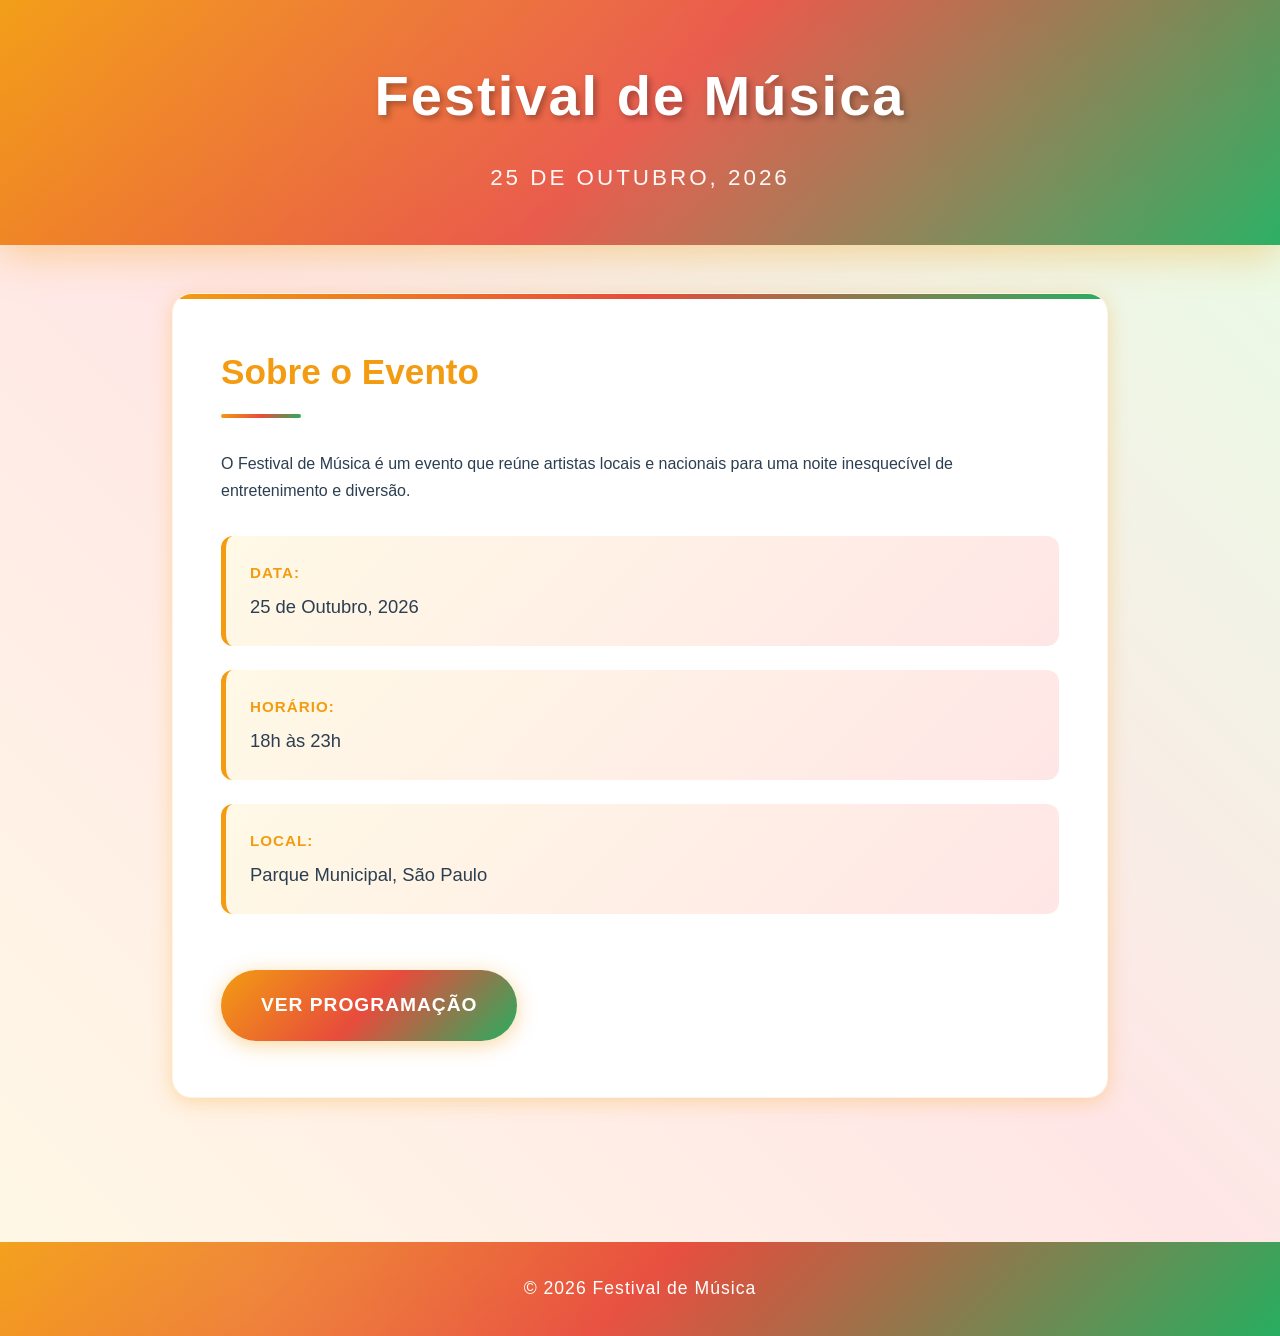
==== Evento-Responsivo/index.html @ 6d6cd04f "changes" ====
<!DOCTYPE html>
<html lang="pt-BR">
<head>
    <meta charset="UTF-8">
    <meta name="viewport" content="width=device-width, initial-scale=1.0">
    <title>Festival de Música</title>
    <link rel="stylesheet" href="css/estilos.css">
</head>
<body>
    <header class="cabecalho">
        <h1>Festival de Música</h1>
        <p class="data-evento">25 de Outubro, 2026</p>
    </header>

    <main class="principal">
        <section class="evento">
            <h2>Sobre o Evento</h2>
            <p>O Festival de Música é um evento que reúne artistas locais e nacionais para uma noite inesquecível de entretenimento e diversão.</p>
            
            <div class="informacoes">
                <div class="info-item">
                    <strong>Data:</strong> 25 de Outubro, 2026
                </div>
                <div class="info-item">
                    <strong>Horário:</strong> 18h às 23h
                </div>
                <div class="info-item">
                    <strong>Local:</strong> Parque Municipal, São Paulo
                </div>
            </div>

            <a href="programacao.html" class="botao-programacao">Ver Programação</a>
        </section>
    </main>

    <footer class="rodape">
        <p>&copy; 2026 Festival de Música</p>
    </footer>
</body>
</html>
---- Evento-Responsivo/css/estilos.css ----
* {
    margin: 0;
    padding: 0;
    box-sizing: border-box;
}

:root {
    --cor-primaria: #f39c12;
    --cor-secundaria: #e74c3c;
    --cor-acento: #27ae60;
    --cor-escura: #2c3e50;
    --cor-clara: #ecf0f1;
    --gradiente-principal: linear-gradient(135deg, #f39c12 0%, #e74c3c 50%, #27ae60 100%);
    --sombra-suave: 0 4px 20px rgba(243, 156, 18, 0.3);
    --sombra-forte: 0 8px 40px rgba(243, 156, 18, 0.4);
    --transicao: all 0.4s cubic-bezier(0.175, 0.885, 0.32, 1.275);
}

body {
    font-family: 'Segoe UI', Tahoma, Geneva, Verdana, sans-serif;
    line-height: 1.7;
    color: var(--cor-escura);
    background: linear-gradient(45deg, #fff9e6 0%, #ffe6e6 50%, #e6ffe6 100%);
    min-height: 100vh;
}

.cabecalho {
    background: var(--gradiente-principal);
    color: white;
    text-align: center;
    padding: 3rem 2rem;
    position: relative;
    overflow: hidden;
    box-shadow: var(--sombra-forte);
}

.cabecalho::before {
    content: '';
    position: absolute;
    top: -50%;
    left: -50%;
    width: 200%;
    height: 200%;
    background: radial-gradient(circle, rgba(255,255,255,0.1) 0%, transparent 70%);
    animation: rotacao 15s linear infinite;
}

@keyframes rotacao {
    from { transform: rotate(0deg); }
    to { transform: rotate(360deg); }
}

.cabecalho h1 {
    font-size: 3.5rem;
    font-weight: 800;
    margin-bottom: 1rem;
    text-shadow: 3px 3px 6px rgba(0,0,0,0.3);
    position: relative;
    z-index: 1;
    letter-spacing: 2px;
}

.data-evento {
    font-size: 1.4rem;
    color: rgba(255, 255, 255, 0.95);
    font-weight: 300;
    position: relative;
    z-index: 1;
    text-transform: uppercase;
    letter-spacing: 3px;
}

.principal {
    max-width: 1000px;
    margin: 0 auto;
    padding: 3rem 2rem;
}

.evento, .cronograma {
    background: white;
    border-radius: 20px;
    padding: 3rem;
    box-shadow: var(--sombra-suave);
    margin-bottom: 3rem;
    position: relative;
    overflow: hidden;
    border: 1px solid rgba(243, 156, 18, 0.1);
    transition: var(--transicao);
}

.evento:hover, .cronograma:hover {
    transform: translateY(-5px);
    box-shadow: var(--sombra-forte);
}

.evento::before, .cronograma::before {
    content: '';
    position: absolute;
    top: 0;
    left: 0;
    width: 100%;
    height: 5px;
    background: var(--gradiente-principal);
}

h2 {
    color: var(--cor-primaria);
    font-size: 2.2rem;
    margin-bottom: 2rem;
    position: relative;
    padding-bottom: 1rem;
    font-weight: 700;
}

h2::after {
    content: '';
    position: absolute;
    bottom: 0;
    left: 0;
    width: 80px;
    height: 4px;
    background: var(--gradiente-principal);
    border-radius: 2px;
}

.informacoes {
    margin: 2rem 0;
    display: grid;
    gap: 1.5rem;
}

.info-item {
    background: linear-gradient(135deg, #fff9e6 0%, #ffe6e6 100%);
    padding: 1.5rem;
    border-radius: 12px;
    font-size: 1.15rem;
    border-left: 5px solid var(--cor-primaria);
    transition: var(--transicao);
    position: relative;
    overflow: hidden;
}

.info-item:hover {
    transform: translateX(10px);
    border-left-color: var(--cor-acento);
    box-shadow: 0 4px 15px rgba(39, 174, 96, 0.2);
}

.info-item strong {
    color: var(--cor-primaria);
    font-weight: 700;
    display: block;
    margin-bottom: 0.3rem;
    font-size: 0.95rem;
    text-transform: uppercase;
    letter-spacing: 1px;
}

.botao-programacao, .botao-voltar {
    display: inline-block;
    background: var(--gradiente-principal);
    color: white;
    padding: 1.2rem 2.5rem;
    text-decoration: none;
    border-radius: 50px;
    font-size: 1.2rem;
    font-weight: 600;
    margin-top: 1.5rem;
    transition: var(--transicao);
    box-shadow: 0 4px 20px rgba(243, 156, 18, 0.4);
    position: relative;
    overflow: hidden;
    text-transform: uppercase;
    letter-spacing: 1px;
}

.botao-programacao::before, .botao-voltar::before {
    content: '';
    position: absolute;
    top: 0;
    left: -100%;
    width: 100%;
    height: 100%;
    background: linear-gradient(90deg, transparent, rgba(255,255,255,0.3), transparent);
    transition: 0.5s;
}

.botao-programacao:hover::before, .botao-voltar:hover::before {
    left: 100%;
}

.botao-programacao:hover, .botao-voltar:hover {
    transform: translateY(-3px) scale(1.02);
    box-shadow: 0 8px 30px rgba(243, 156, 18, 0.5);
}

.atividade {
    background: linear-gradient(135deg, #ffffff 0%, #fff9e6 100%);
    padding: 2rem;
    margin-bottom: 1.5rem;
    border-radius: 15px;
    border-left: 6px solid var(--cor-primaria);
    transition: var(--transicao);
    position: relative;
    overflow: hidden;
    box-shadow: 0 2px 10px rgba(0,0,0,0.05);
}

.atividade::before {
    content: '';
    position: absolute;
    top: 0;
    right: 0;
    width: 100px;
    height: 100%;
    background: linear-gradient(90deg, transparent, rgba(243, 156, 18, 0.05));
    transform: skewX(-15deg);
    transition: var(--transicao);
}

.atividade:hover {
    transform: translateX(10px);
    border-left-color: var(--cor-acento);
    box-shadow: 0 5px 25px rgba(39, 174, 96, 0.15);
}

.atividade:hover::before {
    width: 200px;
    background: linear-gradient(90deg, transparent, rgba(231, 76, 60, 0.1));
}

.atividade h3 {
    color: var(--cor-primaria);
    margin-bottom: 1rem;
    font-size: 1.5rem;
    font-weight: 700;
    position: relative;
    z-index: 1;
}

.atividade p {
    color: #555;
    font-size: 1.1rem;
    line-height: 1.8;
    position: relative;
    z-index: 1;
}

.rodape {
    background: var(--gradiente-principal);
    color: white;
    text-align: center;
    padding: 2rem;
    margin-top: 3rem;
    position: relative;
    overflow: hidden;
}

.rodape::before {
    content: '';
    position: absolute;
    top: 0;
    left: 0;
    width: 100%;
    height: 100%;
    background: radial-gradient(circle at 20% 50%, rgba(255,255,255,0.1) 0%, transparent 50%);
}

.rodape p {
    position: relative;
    z-index: 1;
    font-size: 1.1rem;
    font-weight: 300;
    letter-spacing: 1px;
}

@media (max-width: 900px) {
    .cabecalho h1 {
        font-size: 2.8rem;
    }

    .principal {
        padding: 2rem 1.5rem;
    }

    .evento, .cronograma {
        padding: 2rem;
        border-radius: 15px;
    }

    h2 {
        font-size: 1.8rem;
    }

    .info-item {
        padding: 1.2rem;
    }

    .atividade {
        padding: 1.5rem;
    }
}

@media (max-width: 320px) {
    .cabecalho {
        padding: 2rem 1.5rem;
    }

    .cabecalho h1 {
        font-size: 2rem;
        letter-spacing: 1px;
    }

    .data-evento {
        font-size: 1.1rem;
        letter-spacing: 2px;
    }

    .principal {
        padding: 1.5rem 1rem;
    }

    .evento, .cronograma {
        padding: 1.5rem;
        border-radius: 12px;
    }

    h2 {
        font-size: 1.5rem;
    }

    .botao-programacao, .botao-voltar {
        display: block;
        text-align: center;
        padding: 1rem 2rem;
        font-size: 1.1rem;
    }

    .info-item {
        padding: 1rem;
        font-size: 1rem;
    }

    .atividade {
        padding: 1.2rem;
        border-radius: 10px;
    }

    .atividade h3 {
        font-size: 1.3rem;
    }

    .atividade p {
        font-size: 1rem;
    }
}
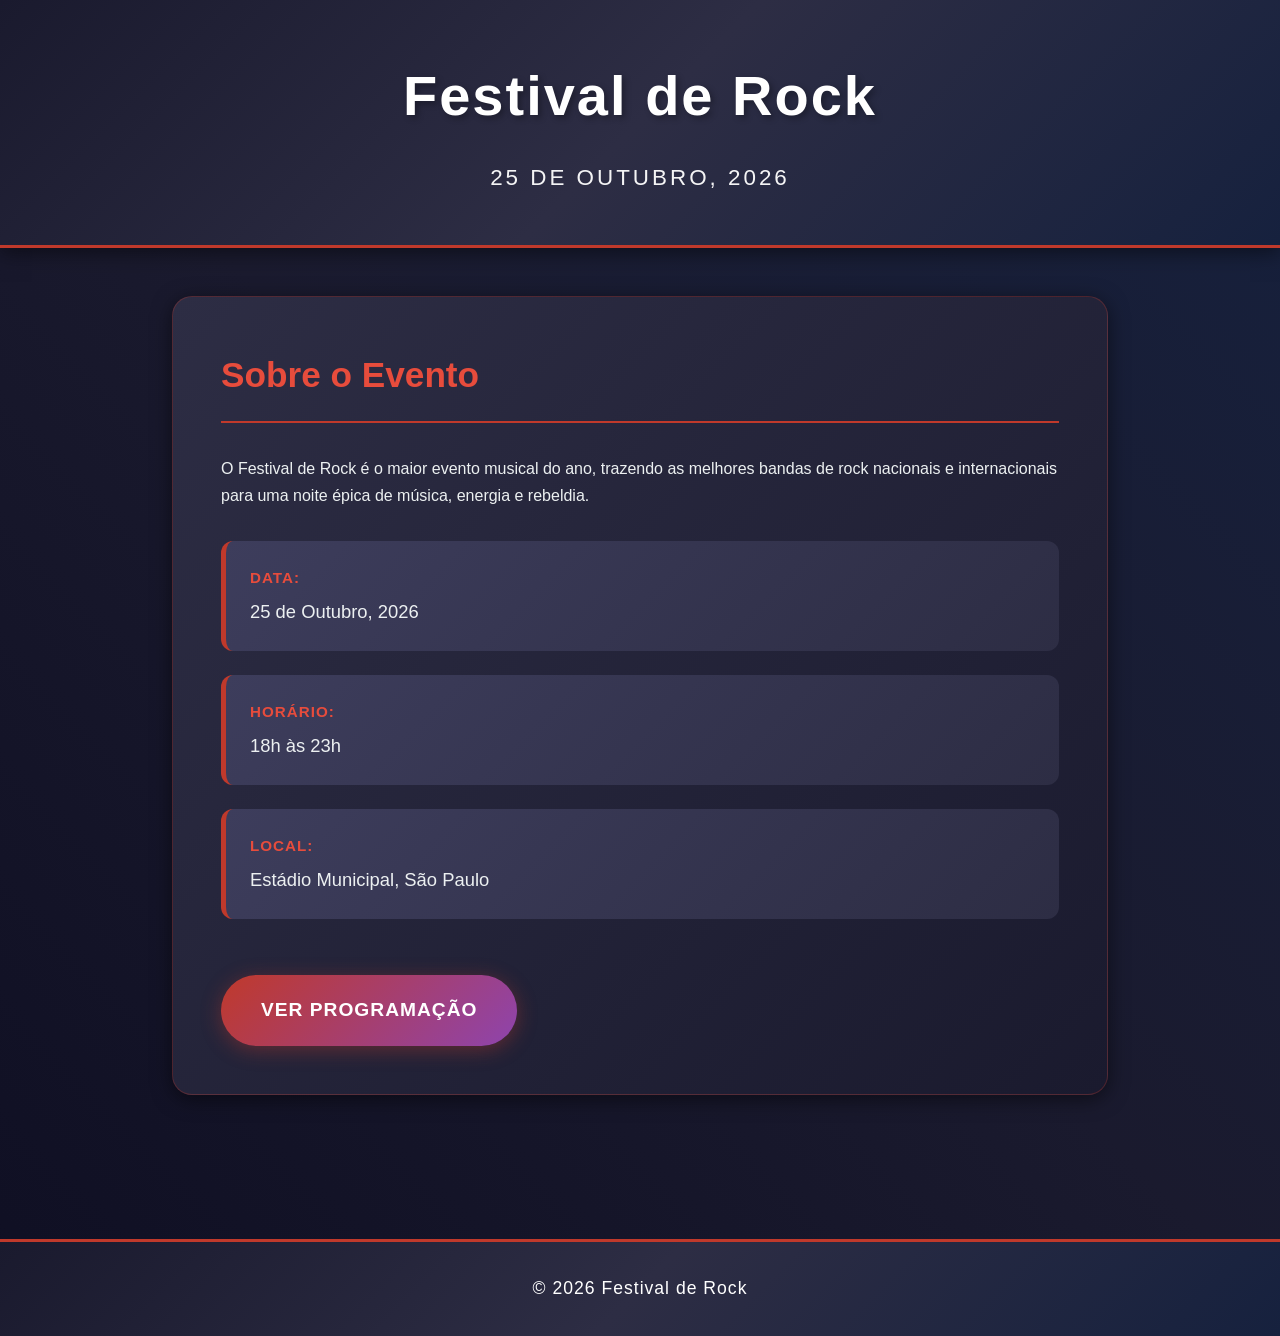
==== commit 5668b5ac: "Changes" ====
--- a/Evento-Responsivo/index.html
+++ b/Evento-Responsivo/index.html
@@ -3,19 +3,19 @@
 <head>
     <meta charset="UTF-8">
     <meta name="viewport" content="width=device-width, initial-scale=1.0">
-    <title>Festival de Música</title>
+    <title>Festival de Rock</title>
     <link rel="stylesheet" href="css/estilos.css">
 </head>
 <body>
     <header class="cabecalho">
-        <h1>Festival de Música</h1>
+        <h1>Festival de Rock</h1>
         <p class="data-evento">25 de Outubro, 2026</p>
     </header>
 
     <main class="principal">
         <section class="evento">
             <h2>Sobre o Evento</h2>
-            <p>O Festival de Música é um evento que reúne artistas locais e nacionais para uma noite inesquecível de entretenimento e diversão.</p>
+            <p>O Festival de Rock é o maior evento musical do ano, trazendo as melhores bandas de rock nacionais e internacionais para uma noite épica de música, energia e rebeldia.</p>
             
             <div class="informacoes">
                 <div class="info-item">
@@ -25,7 +25,7 @@
                     <strong>Horário:</strong> 18h às 23h
                 </div>
                 <div class="info-item">
-                    <strong>Local:</strong> Parque Municipal, São Paulo
+                    <strong>Local:</strong> Estádio Municipal, São Paulo
                 </div>
             </div>
 
@@ -34,7 +34,7 @@
     </main>
 
     <footer class="rodape">
-        <p>&copy; 2026 Festival de Música</p>
+        <p>&copy; 2026 Festival de Rock</p>
     </footer>
 </body>
 </html>
--- a/Evento-Responsivo/css/estilos.css
+++ b/Evento-Responsivo/css/estilos.css
@@ -4,50 +4,21 @@
     box-sizing: border-box;
 }
 
-:root {
-    --cor-primaria: #f39c12;
-    --cor-secundaria: #e74c3c;
-    --cor-acento: #27ae60;
-    --cor-escura: #2c3e50;
-    --cor-clara: #ecf0f1;
-    --gradiente-principal: linear-gradient(135deg, #f39c12 0%, #e74c3c 50%, #27ae60 100%);
-    --sombra-suave: 0 4px 20px rgba(243, 156, 18, 0.3);
-    --sombra-forte: 0 8px 40px rgba(243, 156, 18, 0.4);
-    --transicao: all 0.4s cubic-bezier(0.175, 0.885, 0.32, 1.275);
-}
-
 body {
     font-family: 'Segoe UI', Tahoma, Geneva, Verdana, sans-serif;
     line-height: 1.7;
-    color: var(--cor-escura);
-    background: linear-gradient(45deg, #fff9e6 0%, #ffe6e6 50%, #e6ffe6 100%);
+    color: #ecf0f1;
+    background: linear-gradient(45deg, #0f0f23 0%, #1a1a2e 50%, #16213e 100%);
     min-height: 100vh;
 }
 
 .cabecalho {
-    background: var(--gradiente-principal);
+    background: linear-gradient(135deg, #1a1a2e 0%, #2d2d44 50%, #16213e 100%);
     color: white;
     text-align: center;
     padding: 3rem 2rem;
-    position: relative;
-    overflow: hidden;
-    box-shadow: var(--sombra-forte);
-}
-
-.cabecalho::before {
-    content: '';
-    position: absolute;
-    top: -50%;
-    left: -50%;
-    width: 200%;
-    height: 200%;
-    background: radial-gradient(circle, rgba(255,255,255,0.1) 0%, transparent 70%);
-    animation: rotacao 15s linear infinite;
-}
-
-@keyframes rotacao {
-    from { transform: rotate(0deg); }
-    to { transform: rotate(360deg); }
+    box-shadow: 0 4px 20px rgba(0, 0, 0, 0.5);
+    border-bottom: 3px solid #c0392b;
 }
 
 .cabecalho h1 {
@@ -55,8 +26,6 @@
     font-weight: 800;
     margin-bottom: 1rem;
     text-shadow: 3px 3px 6px rgba(0,0,0,0.3);
-    position: relative;
-    z-index: 1;
     letter-spacing: 2px;
 }
 
@@ -64,8 +33,6 @@
     font-size: 1.4rem;
     color: rgba(255, 255, 255, 0.95);
     font-weight: 300;
-    position: relative;
-    z-index: 1;
     text-transform: uppercase;
     letter-spacing: 3px;
 }
@@ -77,50 +44,21 @@
 }
 
 .evento, .cronograma {
-    background: white;
+    background: linear-gradient(135deg, #2d2d44 0%, #1a1a2e 100%);
     border-radius: 20px;
     padding: 3rem;
-    box-shadow: var(--sombra-suave);
+    box-shadow: 0 4px 20px rgba(0, 0, 0, 0.5);
     margin-bottom: 3rem;
-    position: relative;
-    overflow: hidden;
-    border: 1px solid rgba(243, 156, 18, 0.1);
-    transition: var(--transicao);
-}
-
-.evento:hover, .cronograma:hover {
-    transform: translateY(-5px);
-    box-shadow: var(--sombra-forte);
-}
-
-.evento::before, .cronograma::before {
-    content: '';
-    position: absolute;
-    top: 0;
-    left: 0;
-    width: 100%;
-    height: 5px;
-    background: var(--gradiente-principal);
+    border: 1px solid rgba(192, 57, 43, 0.3);
 }
 
 h2 {
-    color: var(--cor-primaria);
+    color: #e74c3c;
     font-size: 2.2rem;
     margin-bottom: 2rem;
-    position: relative;
     padding-bottom: 1rem;
     font-weight: 700;
-}
-
-h2::after {
-    content: '';
-    position: absolute;
-    bottom: 0;
-    left: 0;
-    width: 80px;
-    height: 4px;
-    background: var(--gradiente-principal);
-    border-radius: 2px;
+    border-bottom: 2px solid #c0392b;
 }
 
 .informacoes {
@@ -130,24 +68,15 @@
 }
 
 .info-item {
-    background: linear-gradient(135deg, #fff9e6 0%, #ffe6e6 100%);
+    background: linear-gradient(135deg, #3d3d5c 0%, #2d2d44 100%);
     padding: 1.5rem;
     border-radius: 12px;
     font-size: 1.15rem;
-    border-left: 5px solid var(--cor-primaria);
-    transition: var(--transicao);
-    position: relative;
-    overflow: hidden;
-}
-
-.info-item:hover {
-    transform: translateX(10px);
-    border-left-color: var(--cor-acento);
-    box-shadow: 0 4px 15px rgba(39, 174, 96, 0.2);
+    border-left: 5px solid #c0392b;
 }
 
 .info-item strong {
-    color: var(--cor-primaria);
+    color: #e74c3c;
     font-weight: 700;
     display: block;
     margin-bottom: 0.3rem;
@@ -158,7 +87,7 @@
 
 .botao-programacao, .botao-voltar {
     display: inline-block;
-    background: var(--gradiente-principal);
+    background: linear-gradient(135deg, #c0392b 0%, #8e44ad 100%);
     color: white;
     padding: 1.2rem 2.5rem;
     text-decoration: none;
@@ -166,109 +95,42 @@
     font-size: 1.2rem;
     font-weight: 600;
     margin-top: 1.5rem;
-    transition: var(--transicao);
-    box-shadow: 0 4px 20px rgba(243, 156, 18, 0.4);
-    position: relative;
-    overflow: hidden;
+    box-shadow: 0 4px 20px rgba(192, 57, 43, 0.4);
     text-transform: uppercase;
     letter-spacing: 1px;
 }
 
-.botao-programacao::before, .botao-voltar::before {
-    content: '';
-    position: absolute;
-    top: 0;
-    left: -100%;
-    width: 100%;
-    height: 100%;
-    background: linear-gradient(90deg, transparent, rgba(255,255,255,0.3), transparent);
-    transition: 0.5s;
-}
-
-.botao-programacao:hover::before, .botao-voltar:hover::before {
-    left: 100%;
-}
-
-.botao-programacao:hover, .botao-voltar:hover {
-    transform: translateY(-3px) scale(1.02);
-    box-shadow: 0 8px 30px rgba(243, 156, 18, 0.5);
-}
-
 .atividade {
-    background: linear-gradient(135deg, #ffffff 0%, #fff9e6 100%);
+    background: linear-gradient(135deg, #3d3d5c 0%, #2d2d44 100%);
     padding: 2rem;
     margin-bottom: 1.5rem;
     border-radius: 15px;
-    border-left: 6px solid var(--cor-primaria);
-    transition: var(--transicao);
-    position: relative;
-    overflow: hidden;
-    box-shadow: 0 2px 10px rgba(0,0,0,0.05);
-}
-
-.atividade::before {
-    content: '';
-    position: absolute;
-    top: 0;
-    right: 0;
-    width: 100px;
-    height: 100%;
-    background: linear-gradient(90deg, transparent, rgba(243, 156, 18, 0.05));
-    transform: skewX(-15deg);
-    transition: var(--transicao);
-}
-
-.atividade:hover {
-    transform: translateX(10px);
-    border-left-color: var(--cor-acento);
-    box-shadow: 0 5px 25px rgba(39, 174, 96, 0.15);
-}
-
-.atividade:hover::before {
-    width: 200px;
-    background: linear-gradient(90deg, transparent, rgba(231, 76, 60, 0.1));
+    border-left: 6px solid #c0392b;
 }
 
 .atividade h3 {
-    color: var(--cor-primaria);
+    color: #e74c3c;
     margin-bottom: 1rem;
     font-size: 1.5rem;
     font-weight: 700;
-    position: relative;
-    z-index: 1;
 }
 
 .atividade p {
-    color: #555;
+    color: #bdc3c7;
     font-size: 1.1rem;
     line-height: 1.8;
-    position: relative;
-    z-index: 1;
 }
 
 .rodape {
-    background: var(--gradiente-principal);
+    background: linear-gradient(135deg, #1a1a2e 0%, #2d2d44 50%, #16213e 100%);
     color: white;
     text-align: center;
     padding: 2rem;
     margin-top: 3rem;
-    position: relative;
-    overflow: hidden;
-}
-
-.rodape::before {
-    content: '';
-    position: absolute;
-    top: 0;
-    left: 0;
-    width: 100%;
-    height: 100%;
-    background: radial-gradient(circle at 20% 50%, rgba(255,255,255,0.1) 0%, transparent 50%);
+    border-top: 3px solid #c0392b;
 }
 
 .rodape p {
-    position: relative;
-    z-index: 1;
     font-size: 1.1rem;
     font-weight: 300;
     letter-spacing: 1px;
@@ -285,19 +147,10 @@
 
     .evento, .cronograma {
         padding: 2rem;
-        border-radius: 15px;
     }
 
     h2 {
         font-size: 1.8rem;
-    }
-
-    .info-item {
-        padding: 1.2rem;
-    }
-
-    .atividade {
-        padding: 1.5rem;
     }
 }
 
@@ -308,12 +161,6 @@
 
     .cabecalho h1 {
         font-size: 2rem;
-        letter-spacing: 1px;
-    }
-
-    .data-evento {
-        font-size: 1.1rem;
-        letter-spacing: 2px;
     }
 
     .principal {
@@ -322,7 +169,6 @@
 
     .evento, .cronograma {
         padding: 1.5rem;
-        border-radius: 12px;
     }
 
     h2 {
@@ -332,25 +178,5 @@
     .botao-programacao, .botao-voltar {
         display: block;
         text-align: center;
-        padding: 1rem 2rem;
-        font-size: 1.1rem;
-    }
-
-    .info-item {
-        padding: 1rem;
-        font-size: 1rem;
-    }
-
-    .atividade {
-        padding: 1.2rem;
-        border-radius: 10px;
-    }
-
-    .atividade h3 {
-        font-size: 1.3rem;
-    }
-
-    .atividade p {
-        font-size: 1rem;
     }
 }
